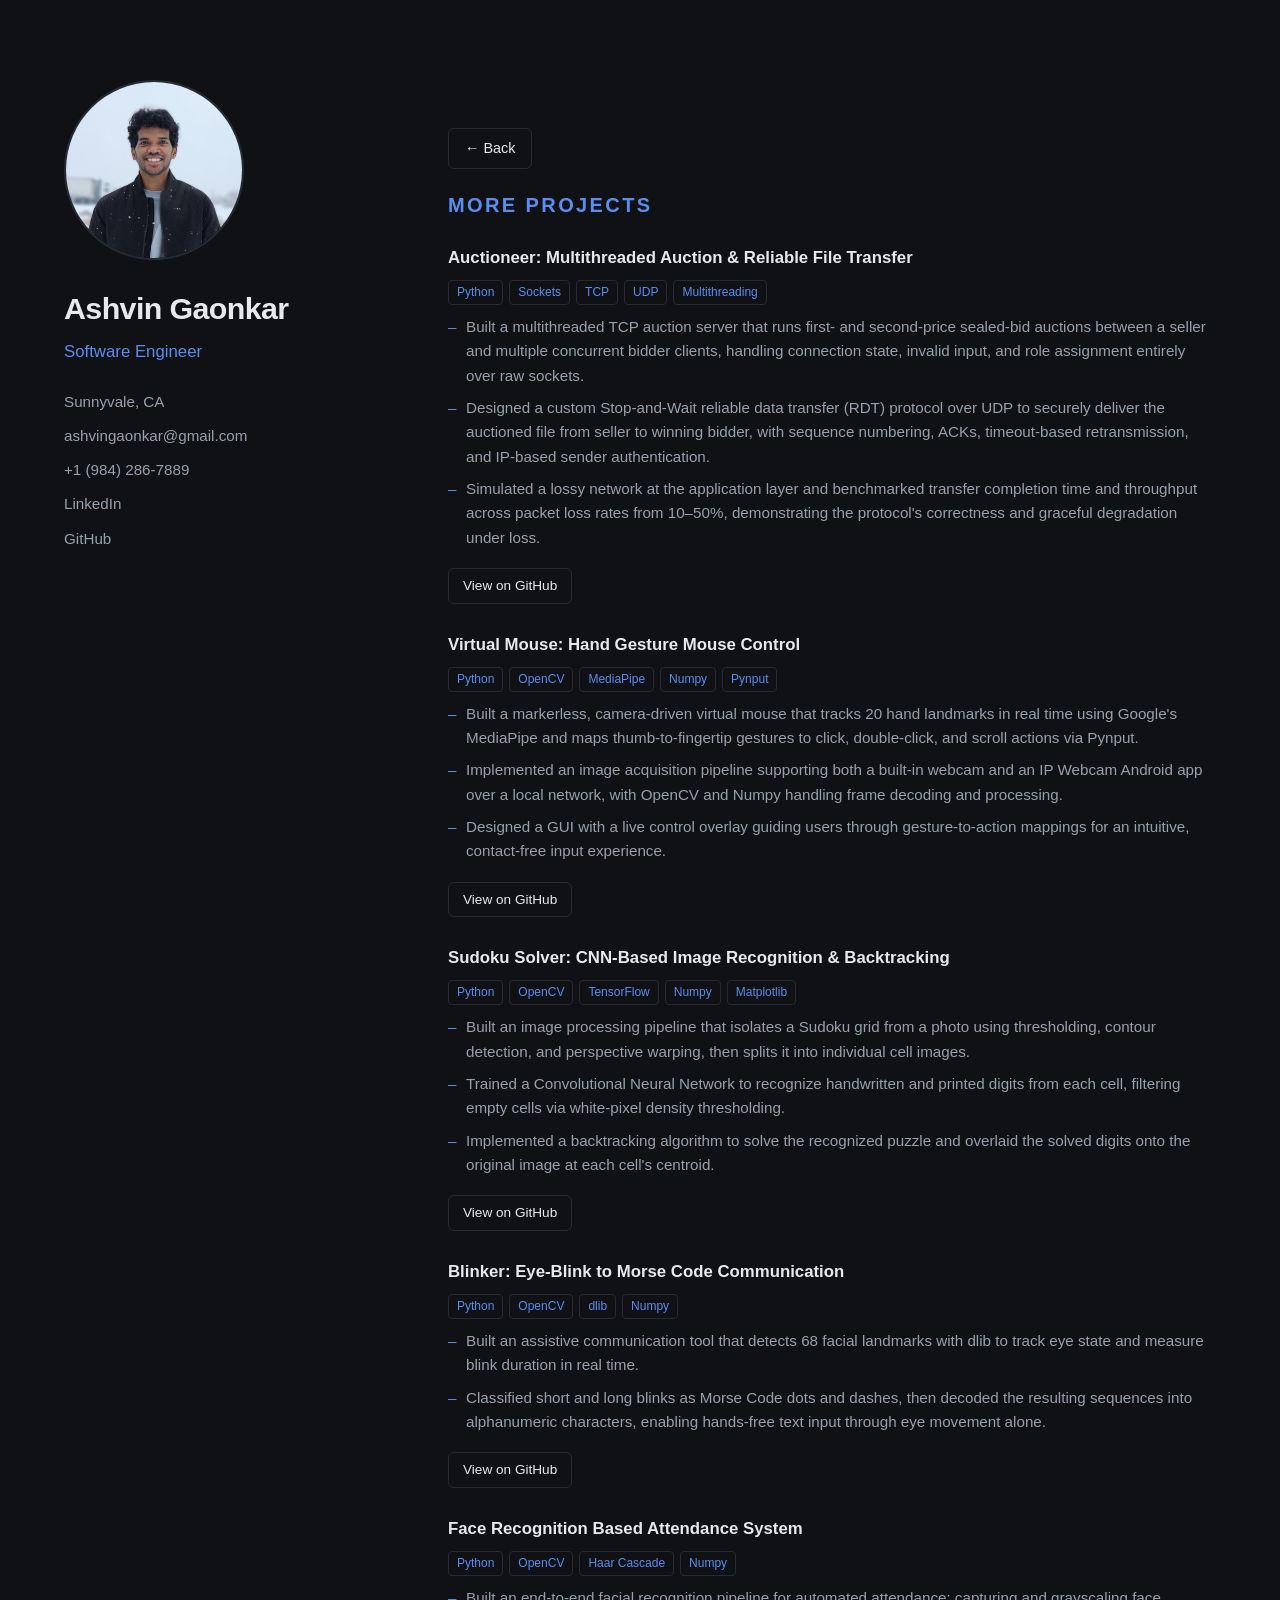
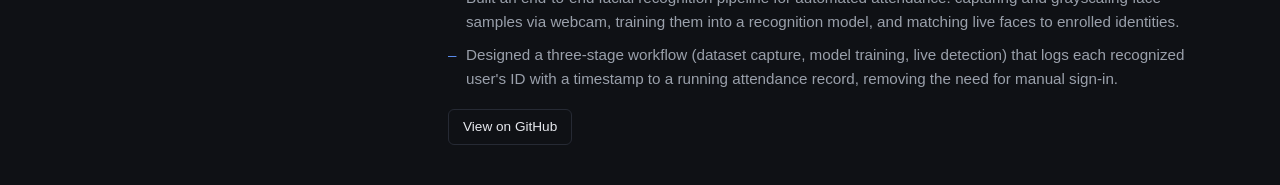
==== pages/more-projects.html @ 28eba276 "added more projects and dev mode" ====
<!DOCTYPE html>
<html lang="en">
<head>
<meta charset="UTF-8">
<meta name="viewport" content="width=device-width, initial-scale=1.0">
<title>More Projects — Ashvin Gaonkar</title>
<link rel="stylesheet" href="../css/style.css">
</head>
<body>

<div class="page">

  <aside class="sidebar">
    <img class="avatar" src="../assets/ashvin.jpg" alt="Ashvin Gaonkar">
    <h1>Ashvin Gaonkar</h1>
    <p class="role">Software Engineer</p>
    <div class="contact-links">
      <span>Sunnyvale, CA</span>
      <a href="mailto:ashvingaonkar@gmail.com">ashvingaonkar@gmail.com</a>
      <a href="tel:+19842867889">+1 (984) 286-7889</a>
      <a href="https://linkedin.com/in/ashvin-gaonkar" target="_blank" rel="noopener">LinkedIn</a>
      <a href="https://github.com/Ashvin-G" target="_blank" rel="noopener">GitHub</a>
    </div>
  </aside>

  <main class="content">

  <section id="more-projects">
    <a class="more-projects-btn" href="../index.html">&larr; Back</a>
    <h2 style="margin-top: 20px;">More Projects</h2>

    <div class="entry">
      <div class="entry-header">
        <span class="entry-title">Auctioneer: Multithreaded Auction &amp; Reliable File Transfer</span>
      </div>
      <div class="project-tags">
        <span>Python</span><span>Sockets</span><span>TCP</span><span>UDP</span><span>Multithreading</span>
      </div>
      <ul class="bullets">
        <li>Built a multithreaded TCP auction server that runs first- and second-price sealed-bid auctions between a seller and multiple concurrent bidder clients, handling connection state, invalid input, and role assignment entirely over raw sockets.</li>
        <li>Designed a custom Stop-and-Wait reliable data transfer (RDT) protocol over UDP to securely deliver the auctioned file from seller to winning bidder, with sequence numbering, ACKs, timeout-based retransmission, and IP-based sender authentication.</li>
        <li>Simulated a lossy network at the application layer and benchmarked transfer completion time and throughput across packet loss rates from 10–50%, demonstrating the protocol's correctness and graceful degradation under loss.</li>
      </ul>
      <a href="https://github.com/Ashvin-G/Auctioneer" target="_blank" rel="noopener" class="more-projects-btn" style="margin-top: 10px; padding: 6px 14px; font-size: 0.85rem;">View on GitHub</a>
    </div>

    <div class="entry">
      <div class="entry-header">
        <span class="entry-title">Virtual Mouse: Hand Gesture Mouse Control</span>
      </div>
      <div class="project-tags">
        <span>Python</span><span>OpenCV</span><span>MediaPipe</span><span>Numpy</span><span>Pynput</span>
      </div>
      <ul class="bullets">
        <li>Built a markerless, camera-driven virtual mouse that tracks 20 hand landmarks in real time using Google's MediaPipe and maps thumb-to-fingertip gestures to click, double-click, and scroll actions via Pynput.</li>
        <li>Implemented an image acquisition pipeline supporting both a built-in webcam and an IP Webcam Android app over a local network, with OpenCV and Numpy handling frame decoding and processing.</li>
        <li>Designed a GUI with a live control overlay guiding users through gesture-to-action mappings for an intuitive, contact-free input experience.</li>
      </ul>
      <a href="https://github.com/Ashvin-G/Virtual-Mouse" target="_blank" rel="noopener" class="more-projects-btn" style="margin-top: 10px; padding: 6px 14px; font-size: 0.85rem;">View on GitHub</a>
    </div>

    <div class="entry">
      <div class="entry-header">
        <span class="entry-title">Sudoku Solver: CNN-Based Image Recognition &amp; Backtracking</span>
      </div>
      <div class="project-tags">
        <span>Python</span><span>OpenCV</span><span>TensorFlow</span><span>Numpy</span><span>Matplotlib</span>
      </div>
      <ul class="bullets">
        <li>Built an image processing pipeline that isolates a Sudoku grid from a photo using thresholding, contour detection, and perspective warping, then splits it into individual cell images.</li>
        <li>Trained a Convolutional Neural Network to recognize handwritten and printed digits from each cell, filtering empty cells via white-pixel density thresholding.</li>
        <li>Implemented a backtracking algorithm to solve the recognized puzzle and overlaid the solved digits onto the original image at each cell's centroid.</li>
      </ul>
      <a href="https://github.com/Ashvin-G/Sudoku_Solver" target="_blank" rel="noopener" class="more-projects-btn" style="margin-top: 10px; padding: 6px 14px; font-size: 0.85rem;">View on GitHub</a>
    </div>

    <div class="entry">
      <div class="entry-header">
        <span class="entry-title">Blinker: Eye-Blink to Morse Code Communication</span>
      </div>
      <div class="project-tags">
        <span>Python</span><span>OpenCV</span><span>dlib</span><span>Numpy</span>
      </div>
      <ul class="bullets">
        <li>Built an assistive communication tool that detects 68 facial landmarks with dlib to track eye state and measure blink duration in real time.</li>
        <li>Classified short and long blinks as Morse Code dots and dashes, then decoded the resulting sequences into alphanumeric characters, enabling hands-free text input through eye movement alone.</li>
      </ul>
      <a href="https://github.com/Ashvin-G/Blinker" target="_blank" rel="noopener" class="more-projects-btn" style="margin-top: 10px; padding: 6px 14px; font-size: 0.85rem;">View on GitHub</a>
    </div>

    <div class="entry">
      <div class="entry-header">
        <span class="entry-title">Face Recognition Based Attendance System</span>
      </div>
      <div class="project-tags">
        <span>Python</span><span>OpenCV</span><span>Haar Cascade</span><span>Numpy</span>
      </div>
      <ul class="bullets">
        <li>Built an end-to-end facial recognition pipeline for automated attendance: capturing and grayscaling face samples via webcam, training them into a recognition model, and matching live faces to enrolled identities.</li>
        <li>Designed a three-stage workflow (dataset capture, model training, live detection) that logs each recognized user's ID with a timestamp to a running attendance record, removing the need for manual sign-in.</li>
      </ul>
      <a href="https://github.com/Ashvin-G/Face-Recognition-Based-Attendance-System" target="_blank" rel="noopener" class="more-projects-btn" style="margin-top: 10px; padding: 6px 14px; font-size: 0.85rem;">View on GitHub</a>
    </div>

  </section>

  </main>

</div>

</body>
</html>
---- css/style.css ----
:root {
  --bg: #0f1115;
  --bg-alt: #161922;
  --text: #e7e9ee;
  --text-dim: #9aa0ab;
  --accent: #5b8def;
  --border: #262a34;
}

* { box-sizing: border-box; margin: 0; padding: 0; }

body {
  background: var(--bg);
  color: var(--text);
  font-family: -apple-system, BlinkMacSystemFont, "Segoe UI", Roboto, Helvetica, Arial, sans-serif;
  line-height: 1.6;
}

.page {
  max-width: 1200px;
  margin: 0 auto;
  padding: 0 24px;
  display: grid;
  grid-template-columns: 320px 1fr;
  gap: 64px;
  align-items: start;
}

.sidebar {
  position: sticky;
  top: 0;
  padding: 80px 0;
  display: flex;
  flex-direction: column;
  align-items: flex-start;
}

.avatar {
  width: 180px;
  height: 180px;
  border-radius: 50%;
  object-fit: cover;
  border: 2px solid var(--border);
  margin-bottom: 24px;
}

.sidebar h1 {
  font-size: 1.9rem;
  font-weight: 700;
  letter-spacing: -0.02em;
}

.sidebar p.role {
  color: var(--accent);
  font-size: 1.05rem;
  margin-top: 6px;
  font-weight: 500;
}

.contact-links {
  margin-top: 24px;
  display: flex;
  flex-direction: column;
  gap: 10px;
  font-size: 0.95rem;
}

.contact-links a, .contact-links span {
  color: var(--text-dim);
  text-decoration: none;
}

.contact-links a:hover {
  color: var(--accent);
}

.content {
  min-width: 0;
  padding-top: 80px;
}

section {
  padding: 40px 0;
  border-bottom: 1px solid var(--border);
}

section:last-child {
  border-bottom: none;
}

h2 {
  font-size: 1.25rem;
  text-transform: uppercase;
  letter-spacing: 0.12em;
  color: var(--accent);
  margin-bottom: 24px;
  font-weight: 600;
}

.entry {
  margin-bottom: 28px;
}

.entry:last-child {
  margin-bottom: 0;
}

.entry-header {
  display: flex;
  justify-content: space-between;
  align-items: baseline;
  flex-wrap: wrap;
  gap: 4px;
  margin-bottom: 4px;
}

.entry-title {
  font-weight: 600;
  font-size: 1.05rem;
}

.entry-subtitle {
  color: var(--accent);
  font-size: 0.95rem;
  font-weight: 500;
}

.coursework {
  margin-top: 10px;
  color: var(--text-dim);
  font-size: 0.9rem;
}

.coursework-label {
  color: var(--text);
  font-weight: 500;
  margin-right: 6px;
}

.entry-date {
  color: var(--text-dim);
  font-size: 0.85rem;
  white-space: nowrap;
}

ul.bullets {
  list-style: none;
  margin-top: 10px;
}

ul.bullets li {
  position: relative;
  padding-left: 18px;
  color: var(--text-dim);
  font-size: 0.95rem;
  margin-bottom: 8px;
}

ul.bullets li::before {
  content: "–";
  position: absolute;
  left: 0;
  color: var(--accent);
}

.skills-grid {
  display: grid;
  grid-template-columns: 140px 1fr;
  gap: 12px 20px;
  font-size: 0.95rem;
}

.skills-grid dt {
  color: var(--text-dim);
  font-weight: 500;
}

.skills-grid dd {
  color: var(--text);
}

.project-tags {
  display: flex;
  flex-wrap: wrap;
  gap: 6px;
  margin: 8px 0 10px;
}

.project-tags span {
  font-size: 0.75rem;
  color: var(--accent);
  border: 1px solid var(--border);
  padding: 2px 8px;
  border-radius: 4px;
}

.more-projects-btn {
  display: inline-block;
  margin-top: 8px;
  padding: 8px 16px;
  border: 1px solid var(--border);
  border-radius: 6px;
  color: var(--text);
  text-decoration: none;
  font-size: 0.9rem;
  font-weight: 500;
  transition: border-color 0.15s, color 0.15s;
}

.more-projects-btn:hover {
  border-color: var(--accent);
  color: var(--accent);
}

footer {
  padding: 40px 0 80px;
  text-align: center;
  color: var(--text-dim);
  font-size: 0.85rem;
}

@media (max-width: 900px) {
  .page {
    grid-template-columns: 1fr;
    gap: 0;
  }
  .sidebar {
    position: static;
    padding: 56px 0 36px;
    align-items: center;
    text-align: center;
    border-bottom: 1px solid var(--border);
  }
  .content {
    padding-top: 0;
  }
}

@media (max-width: 600px) {
  .sidebar h1 { font-size: 1.7rem; }
  .avatar { width: 120px; height: 120px; }
  .contact-links { align-items: center; }
  .skills-grid { grid-template-columns: 1fr; gap: 4px 0; }
  .skills-grid dt { margin-top: 10px; }
  .devmode-toggle { top: 12px; right: 12px; padding: 5px 10px; font-size: 0.75rem; }
}

.devmode-toggle {
  position: fixed;
  top: 24px;
  right: 24px;
  z-index: 500;
  display: inline-flex;
  align-items: center;
  gap: 6px;
  background: var(--bg);
  border: 1px solid var(--border);
  color: var(--text-dim);
  font-family: "SFMono-Regular", Consolas, "Liberation Mono", Menlo, monospace;
  font-size: 0.85rem;
  padding: 6px 12px;
  border-radius: 4px;
  cursor: pointer;
  transition: border-color 0.15s, color 0.15s;
}

.devmode-toggle:hover {
  border-color: var(--accent);
  color: var(--accent);
}

.devmode-toggle .dot {
  width: 7px;
  height: 7px;
  border-radius: 50%;
  background: #3ddc84;
}

#terminal-overlay {
  position: fixed;
  inset: 0;
  background: #0a0c10;
  z-index: 1000;
  display: none;
  flex-direction: column;
}

#terminal-overlay.active {
  display: flex;
}

.terminal-bar {
  display: flex;
  align-items: center;
  justify-content: space-between;
  padding: 8px 14px;
  background: #14161c;
  border-bottom: 1px solid var(--border);
  flex-shrink: 0;
}

.terminal-bar .title {
  color: var(--text-dim);
  font-family: Consolas, Menlo, monospace;
  font-size: 0.8rem;
}

.terminal-bar .exit-btn {
  background: transparent;
  border: 1px solid var(--border);
  color: var(--text-dim);
  font-family: Consolas, Menlo, monospace;
  font-size: 0.75rem;
  padding: 4px 10px;
  border-radius: 4px;
  cursor: pointer;
}

.terminal-bar .exit-btn:hover {
  border-color: var(--accent);
  color: var(--accent);
}

#terminal-container {
  flex: 1;
  padding: 12px;
  overflow: hidden;
}
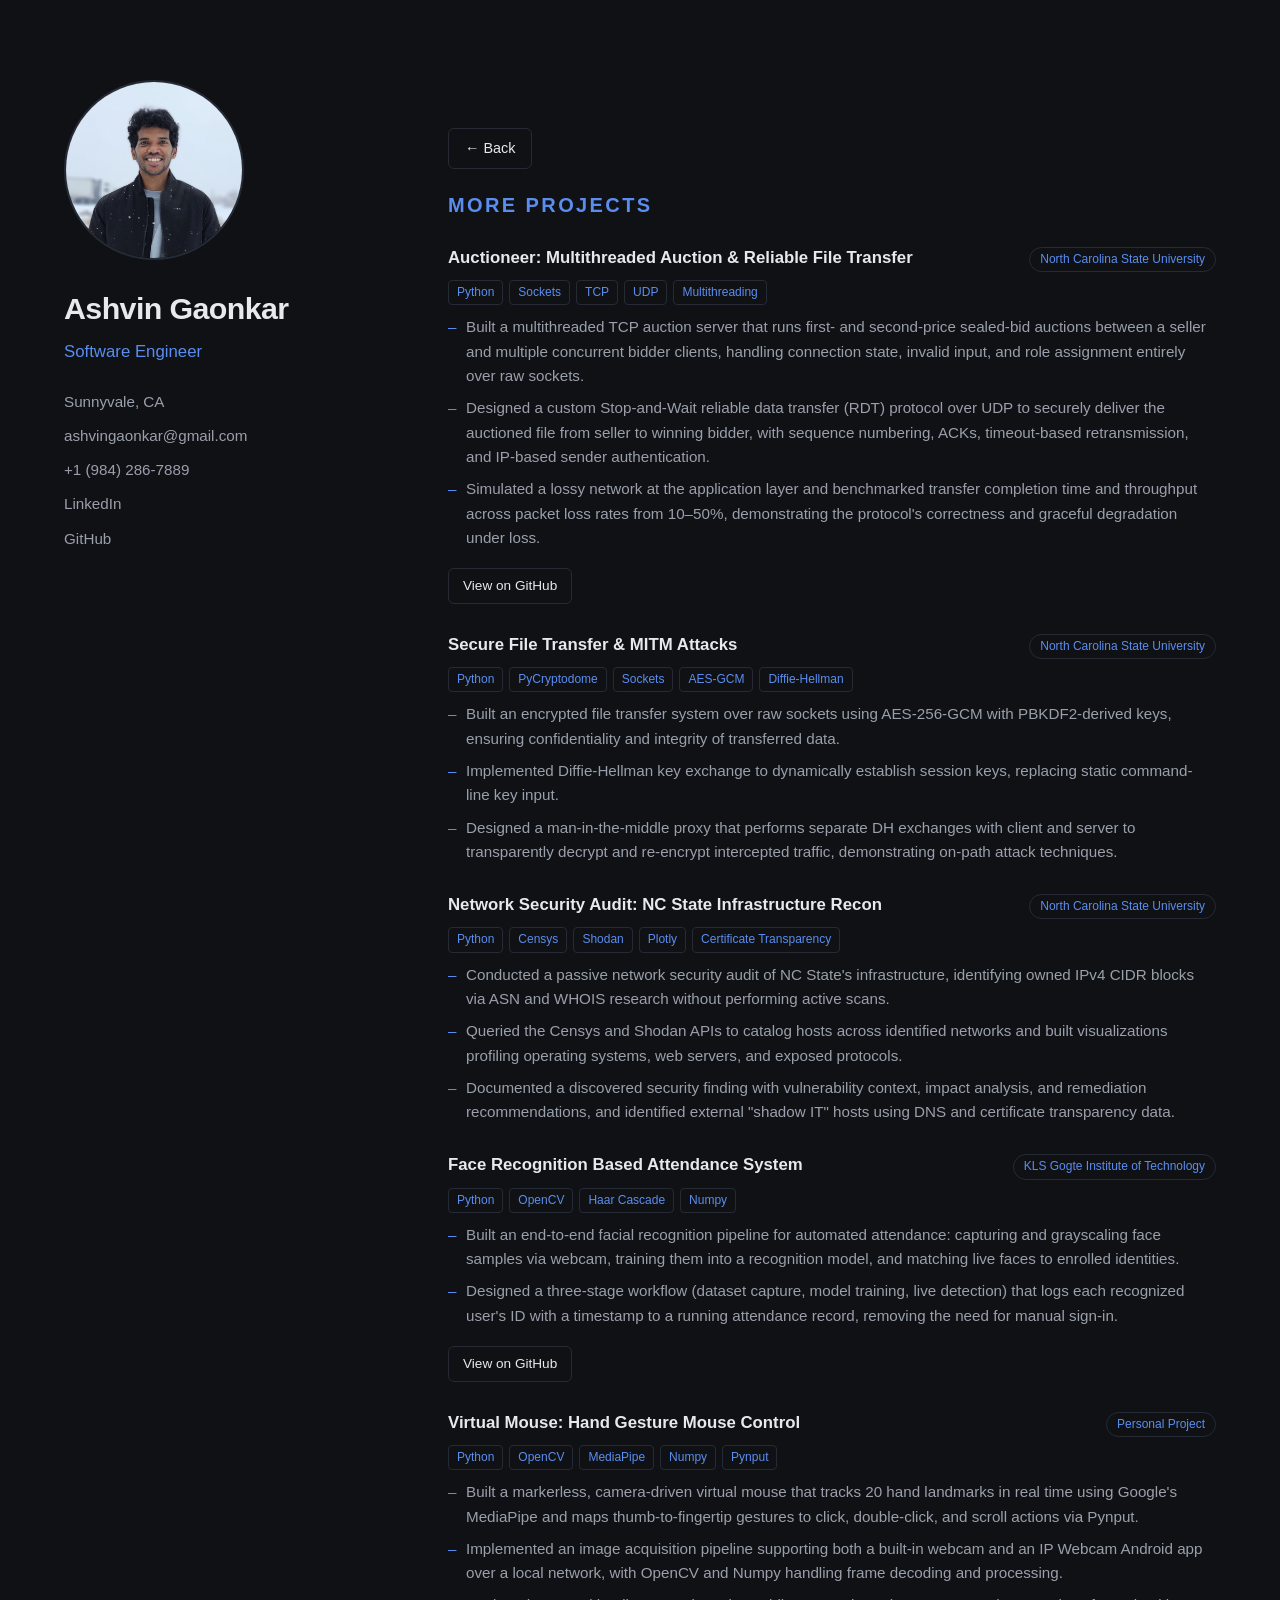
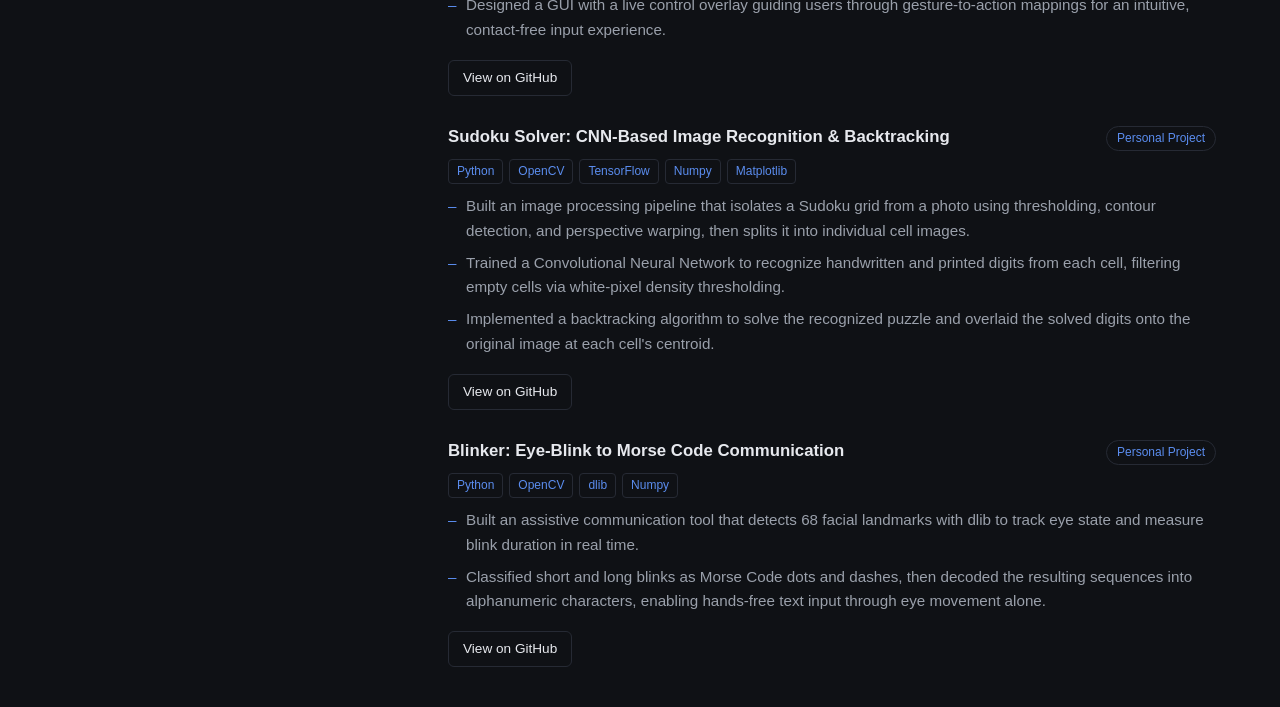
==== commit d96e16ba: "added more projects and tag. Restructured Education section" ====
--- a/pages/more-projects.html
+++ b/pages/more-projects.html
@@ -32,6 +32,7 @@
     <div class="entry">
       <div class="entry-header">
         <span class="entry-title">Auctioneer: Multithreaded Auction &amp; Reliable File Transfer</span>
+        <span class="entry-affiliation">North Carolina State University</span>
       </div>
       <div class="project-tags">
         <span>Python</span><span>Sockets</span><span>TCP</span><span>UDP</span><span>Multithreading</span>
@@ -46,7 +47,53 @@
 
     <div class="entry">
       <div class="entry-header">
+        <span class="entry-title">Secure File Transfer & MITM Attacks</span>
+        <span class="entry-affiliation">North Carolina State University</span>
+      </div>
+      <div class="project-tags">
+        <span>Python</span><span>PyCryptodome</span><span>Sockets</span><span>AES-GCM</span><span>Diffie-Hellman</span>
+      </div>
+      <ul class="bullets">
+        <li>Built an encrypted file transfer system over raw sockets using AES-256-GCM with PBKDF2-derived keys, ensuring confidentiality and integrity of transferred data.</li>
+        <li>Implemented Diffie-Hellman key exchange to dynamically establish session keys, replacing static command-line key input.</li>
+        <li>Designed a man-in-the-middle proxy that performs separate DH exchanges with client and server to transparently decrypt and re-encrypt intercepted traffic, demonstrating on-path attack techniques.</li>
+      </ul>
+    </div>
+
+    <div class="entry">
+      <div class="entry-header">
+        <span class="entry-title">Network Security Audit: NC State Infrastructure Recon</span>
+        <span class="entry-affiliation">North Carolina State University</span>
+      </div>
+      <div class="project-tags">
+        <span>Python</span><span>Censys</span><span>Shodan</span><span>Plotly</span><span>Certificate Transparency</span>
+      </div>
+      <ul class="bullets">
+        <li>Conducted a passive network security audit of NC State's infrastructure, identifying owned IPv4 CIDR blocks via ASN and WHOIS research without performing active scans.</li>
+        <li>Queried the Censys and Shodan APIs to catalog hosts across identified networks and built visualizations profiling operating systems, web servers, and exposed protocols.</li>
+        <li>Documented a discovered security finding with vulnerability context, impact analysis, and remediation recommendations, and identified external "shadow IT" hosts using DNS and certificate transparency data.</li>
+      </ul>
+    </div>
+
+    <div class="entry">
+      <div class="entry-header">
+        <span class="entry-title">Face Recognition Based Attendance System</span>
+        <span class="entry-affiliation">KLS Gogte Institute of Technology</span>
+      </div>
+      <div class="project-tags">
+        <span>Python</span><span>OpenCV</span><span>Haar Cascade</span><span>Numpy</span>
+      </div>
+      <ul class="bullets">
+        <li>Built an end-to-end facial recognition pipeline for automated attendance: capturing and grayscaling face samples via webcam, training them into a recognition model, and matching live faces to enrolled identities.</li>
+        <li>Designed a three-stage workflow (dataset capture, model training, live detection) that logs each recognized user's ID with a timestamp to a running attendance record, removing the need for manual sign-in.</li>
+      </ul>
+      <a href="https://github.com/Ashvin-G/Face-Recognition-Based-Attendance-System" target="_blank" rel="noopener" class="more-projects-btn" style="margin-top: 10px; padding: 6px 14px; font-size: 0.85rem;">View on GitHub</a>
+    </div>
+    
+    <div class="entry">
+      <div class="entry-header">
         <span class="entry-title">Virtual Mouse: Hand Gesture Mouse Control</span>
+        <span class="entry-affiliation">Personal Project</span>
       </div>
       <div class="project-tags">
         <span>Python</span><span>OpenCV</span><span>MediaPipe</span><span>Numpy</span><span>Pynput</span>
@@ -62,6 +109,7 @@
     <div class="entry">
       <div class="entry-header">
         <span class="entry-title">Sudoku Solver: CNN-Based Image Recognition &amp; Backtracking</span>
+        <span class="entry-affiliation">Personal Project</span>
       </div>
       <div class="project-tags">
         <span>Python</span><span>OpenCV</span><span>TensorFlow</span><span>Numpy</span><span>Matplotlib</span>
@@ -77,6 +125,7 @@
     <div class="entry">
       <div class="entry-header">
         <span class="entry-title">Blinker: Eye-Blink to Morse Code Communication</span>
+        <span class="entry-affiliation">Personal Project</span>
       </div>
       <div class="project-tags">
         <span>Python</span><span>OpenCV</span><span>dlib</span><span>Numpy</span>
@@ -87,21 +136,6 @@
       </ul>
       <a href="https://github.com/Ashvin-G/Blinker" target="_blank" rel="noopener" class="more-projects-btn" style="margin-top: 10px; padding: 6px 14px; font-size: 0.85rem;">View on GitHub</a>
     </div>
-
-    <div class="entry">
-      <div class="entry-header">
-        <span class="entry-title">Face Recognition Based Attendance System</span>
-      </div>
-      <div class="project-tags">
-        <span>Python</span><span>OpenCV</span><span>Haar Cascade</span><span>Numpy</span>
-      </div>
-      <ul class="bullets">
-        <li>Built an end-to-end facial recognition pipeline for automated attendance: capturing and grayscaling face samples via webcam, training them into a recognition model, and matching live faces to enrolled identities.</li>
-        <li>Designed a three-stage workflow (dataset capture, model training, live detection) that logs each recognized user's ID with a timestamp to a running attendance record, removing the need for manual sign-in.</li>
-      </ul>
-      <a href="https://github.com/Ashvin-G/Face-Recognition-Based-Attendance-System" target="_blank" rel="noopener" class="more-projects-btn" style="margin-top: 10px; padding: 6px 14px; font-size: 0.85rem;">View on GitHub</a>
-    </div>
-
   </section>
 
   </main>
--- a/css/style.css
+++ b/css/style.css
@@ -125,19 +125,70 @@
   font-weight: 500;
 }
 
-.coursework {
+.entry-affiliation {
+  color: var(--accent);
+  border: 1px solid var(--border);
+  font-size: 0.75rem;
+  padding: 2px 10px;
+  border-radius: 999px;
+  white-space: nowrap;
+}
+
+.coursework-groups {
   margin-top: 10px;
-  color: var(--text-dim);
-  font-size: 0.9rem;
-}
-
-.coursework-label {
+  display: flex;
+  flex-direction: column;
+  gap: 8px;
+}
+
+.coursework-group {
+  display: flex;
+  align-items: baseline;
+  gap: 10px;
+  flex-wrap: wrap;
+}
+
+.coursework-category {
   color: var(--text);
   font-weight: 500;
-  margin-right: 6px;
+  font-size: 0.8rem;
+  text-transform: uppercase;
+  letter-spacing: 0.03em;
+  flex: 0 0 170px;
+  white-space: nowrap;
+}
+
+.pill-list {
+  display: flex;
+  flex-wrap: wrap;
+  gap: 6px;
+  flex: 1;
+}
+
+.pill {
+  border: 1px solid var(--border);
+  color: var(--text-dim);
+  font-size: 0.8rem;
+  padding: 3px 10px;
+  border-radius: 999px;
+  white-space: nowrap;
 }
 
 .entry-date {
+  color: var(--text-dim);
+  font-size: 0.85rem;
+  white-space: nowrap;
+}
+
+.entry-subtitle-row {
+  display: flex;
+  justify-content: space-between;
+  align-items: baseline;
+  flex-wrap: wrap;
+  gap: 4px;
+}
+
+.entry-location {
   color: var(--text-dim);
   font-size: 0.85rem;
   white-space: nowrap;
@@ -171,12 +222,12 @@
 }
 
 .skills-grid dt {
-  color: var(--text-dim);
+  color: var(--text);
   font-weight: 500;
 }
 
 .skills-grid dd {
-  color: var(--text);
+  color: var(--text-dim);
 }
 
 .project-tags {
@@ -234,15 +285,24 @@
   .content {
     padding-top: 0;
   }
+  .contact-links {
+    flex-direction: row;
+    flex-wrap: wrap;
+    justify-content: center;
+    align-items: center;
+    column-gap: 14px;
+    row-gap: 6px;
+  }
 }
 
 @media (max-width: 600px) {
   .sidebar h1 { font-size: 1.7rem; }
   .avatar { width: 120px; height: 120px; }
-  .contact-links { align-items: center; }
   .skills-grid { grid-template-columns: 1fr; gap: 4px 0; }
   .skills-grid dt { margin-top: 10px; }
   .devmode-toggle { top: 12px; right: 12px; padding: 5px 10px; font-size: 0.75rem; }
+  .coursework-group { flex-direction: column; gap: 4px; }
+  .coursework-category { flex-basis: auto; }
 }
 
 .devmode-toggle {
